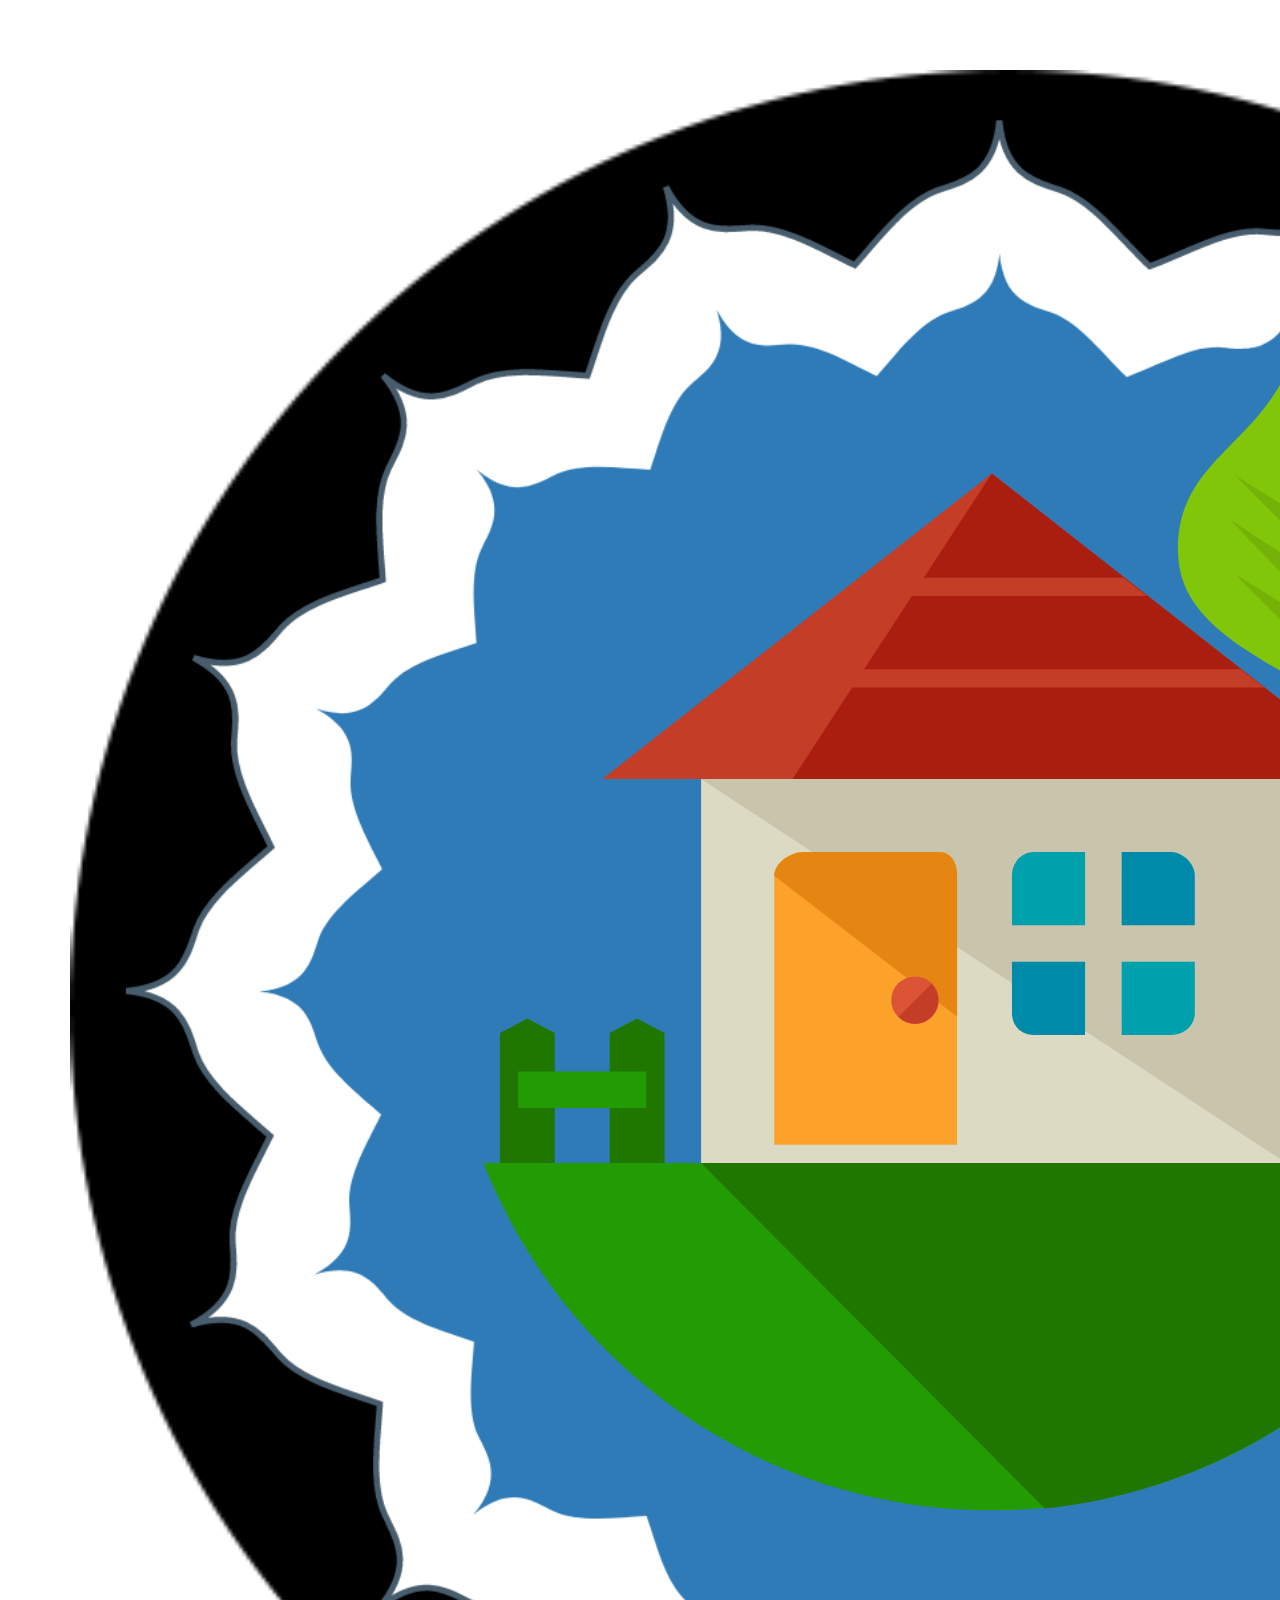
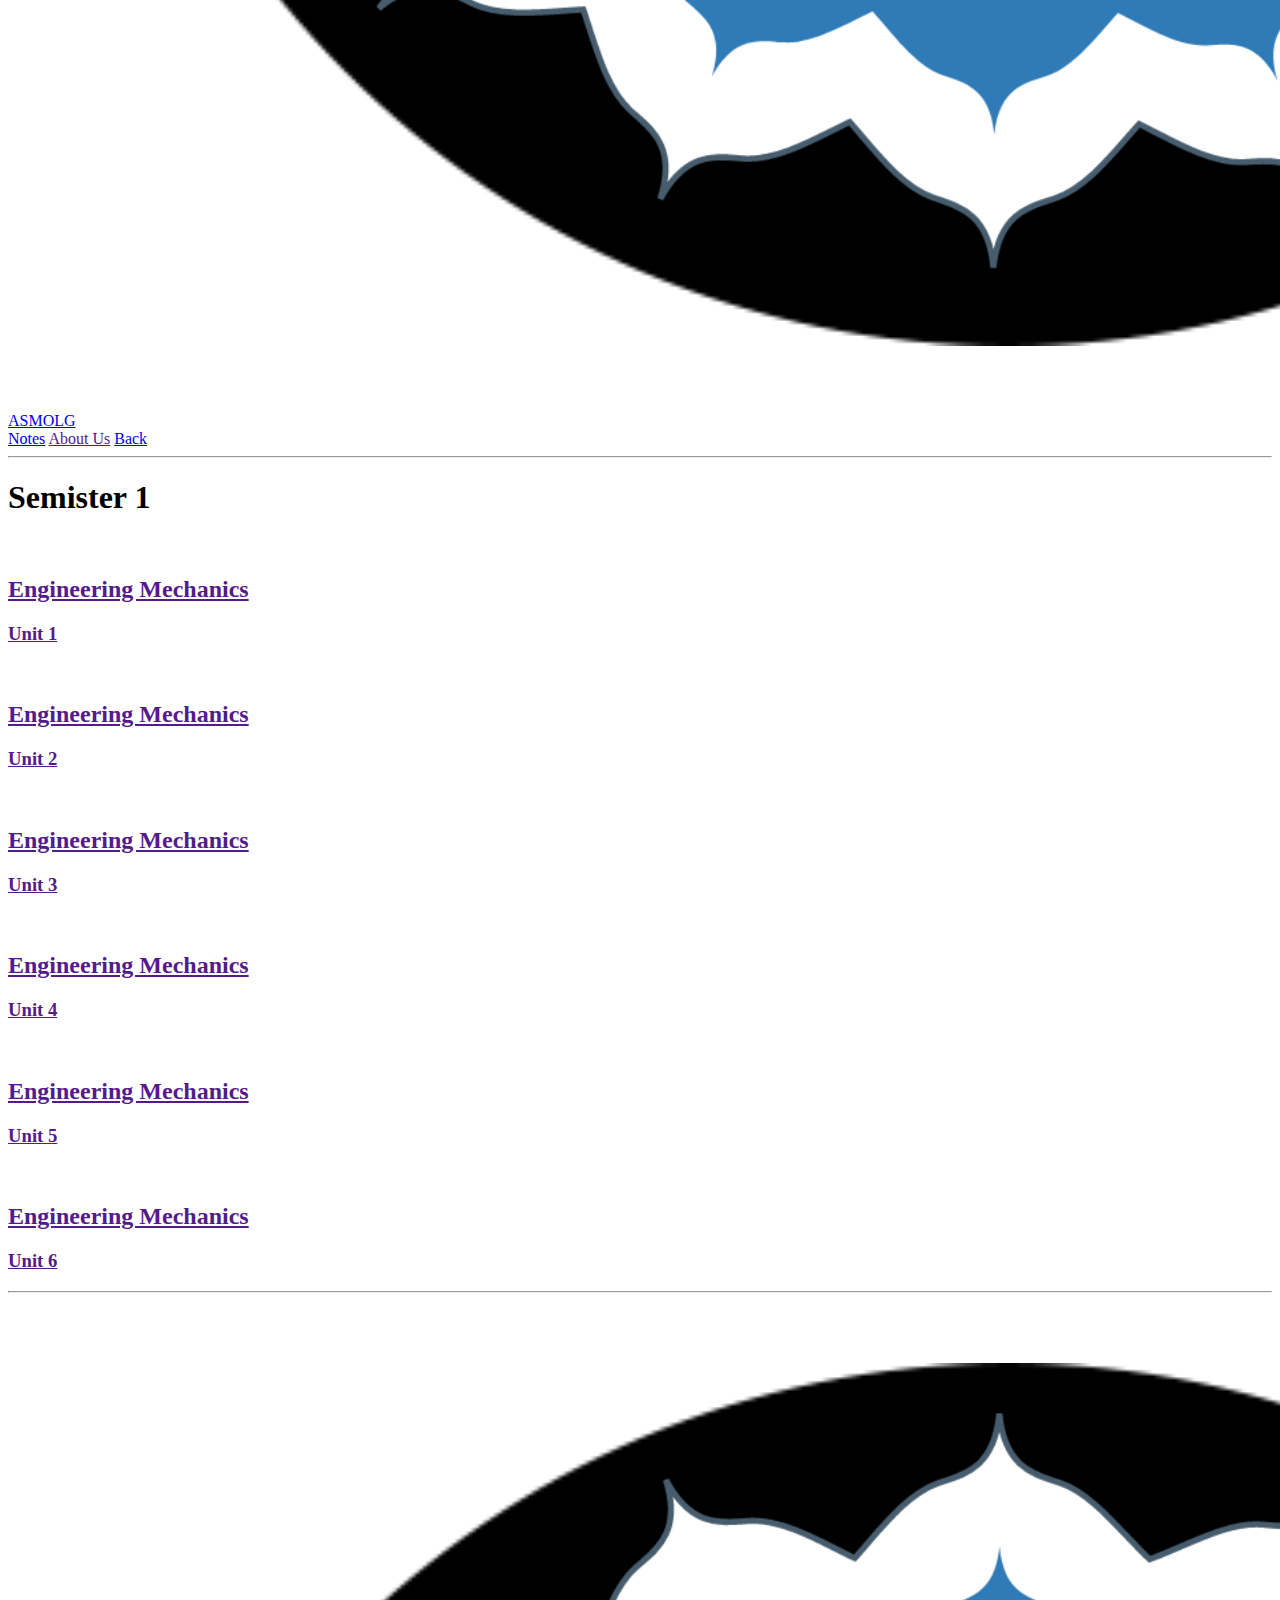
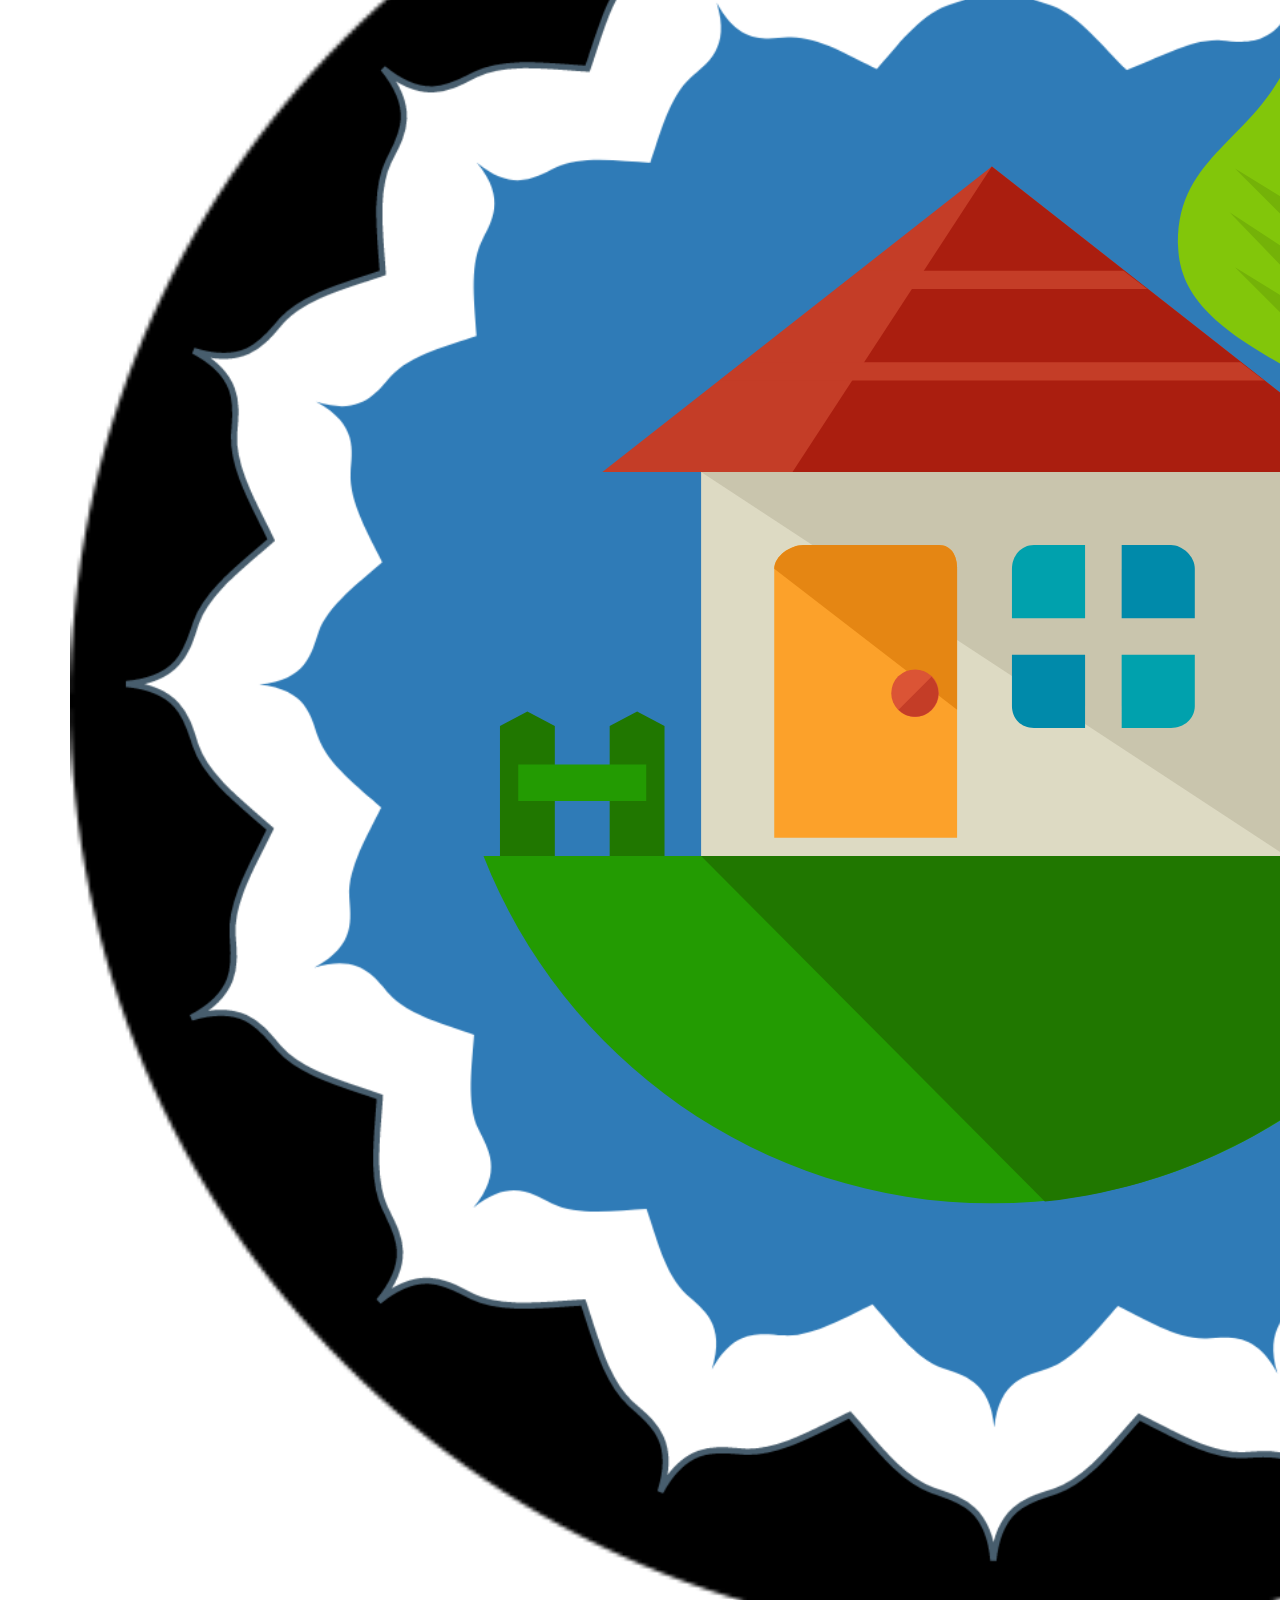
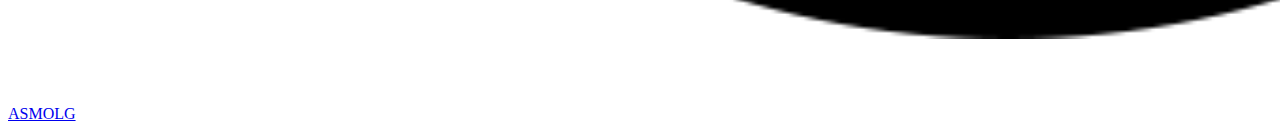
==== pages/sem1/EM.html @ d5a0b158 "ASMOLGERS Let's Do It" ====
<!DOCTYPE html>
<html lang="en">
<head>
    <meta charset="UTF-8">
    <meta http-equiv="X-UA-Compatible" content="IE=edge">
    <link rel="stylesheet" href="/css/sem1/M1.css">
    <link rel="icon" href="/assets/logo11_8_22625.png">
    <meta name="viewport" content="width=device-width, initial-scale=1.0">
    <title>ASMOLG</title>
</head>
<body>
    <header>
        <div class="brand">
            <div class="logo">
                <a href="/index.html"><img src="/assets/logo11_8_22625.png" alt=""></a>
            </div>
            <div class="name">
                <a href="/index.html">ASMOLG</a>
            </div></div>
        <div class="content">
            <nav>
                <a href="/pages/notes.html">Notes</a>
                <a href="">About Us</a>
                <a href="/pages/sem1.html">Back</a>
            </nav>
        </div>
    </header>
    <hr>
    <div class="disclamare">
        <h1>Semister 1</h1>
    </div>
    <div class="sections">
        <a href="">
            <div class="semister">
                <div class="poster">
                    <img src="../assets/MAthematics.png" alt="">
                </div>
                <div class="subjects">
                    <h2>Engineering Mechanics</h2>
                    <h3>Unit 1</h3>
                </div>
            </div>
        </a>
        <a href="">
            <div class="semister">
                <div class="poster">
                    <img src="../assets/MAthematics.png" alt="">
                </div>
                <div class="subjects">
                    <h2>Engineering Mechanics</h2>
                    <h3>Unit 2</h3>
                </div>
            </div>
        </a>
    <a href="">
        <div class="semister">
            <div class="poster">
                <img src="../assets/MAthematics.png" alt="">
            </div>
            <div class="subjects">
                <h2>Engineering Mechanics</h2>
                <h3>Unit 3</h3>
            </div>
        </div>
    </a>
    <a href="">
    <div class="semister">
        <div class="poster">
            <img src="../assets/MAthematics.png" alt="">
        </div>
        <div class="subjects">
            <h2>Engineering Mechanics</h2>
            <h3>Unit 4</h3>
        </div>
    </div>
    </a>
    <a href="">
    <div class="semister">
        <div class="poster">
            <img src="../assets/MAthematics.png" alt="">
        </div>
        <div class="subjects">
            <h2>Engineering Mechanics</h2>
            <h3>Unit 5</h3>
        </div>
    </div>
    </a>
    <a href="">
    <div class="semister">
        <div class="poster">
            <img src="../assets/MAthematics.png" alt="">
        </div>
        <div class="subjects">
            <h2>Engineering Mechanics</h2>
            <h3>Unit 6</h3>
        </div>
    </div>
    </a>
    </div>
    <hr>
    <footer>
        <div class="brand">
            <div class="logo">
                <a href="/index.html"><img src="/assets/logo11_8_22625.png" alt=""></a>
            </div>
            <div class="name">
                <a href="/index.html">ASMOLG</a>
            </div>
        </div>
    </footer>
</body>
</html>
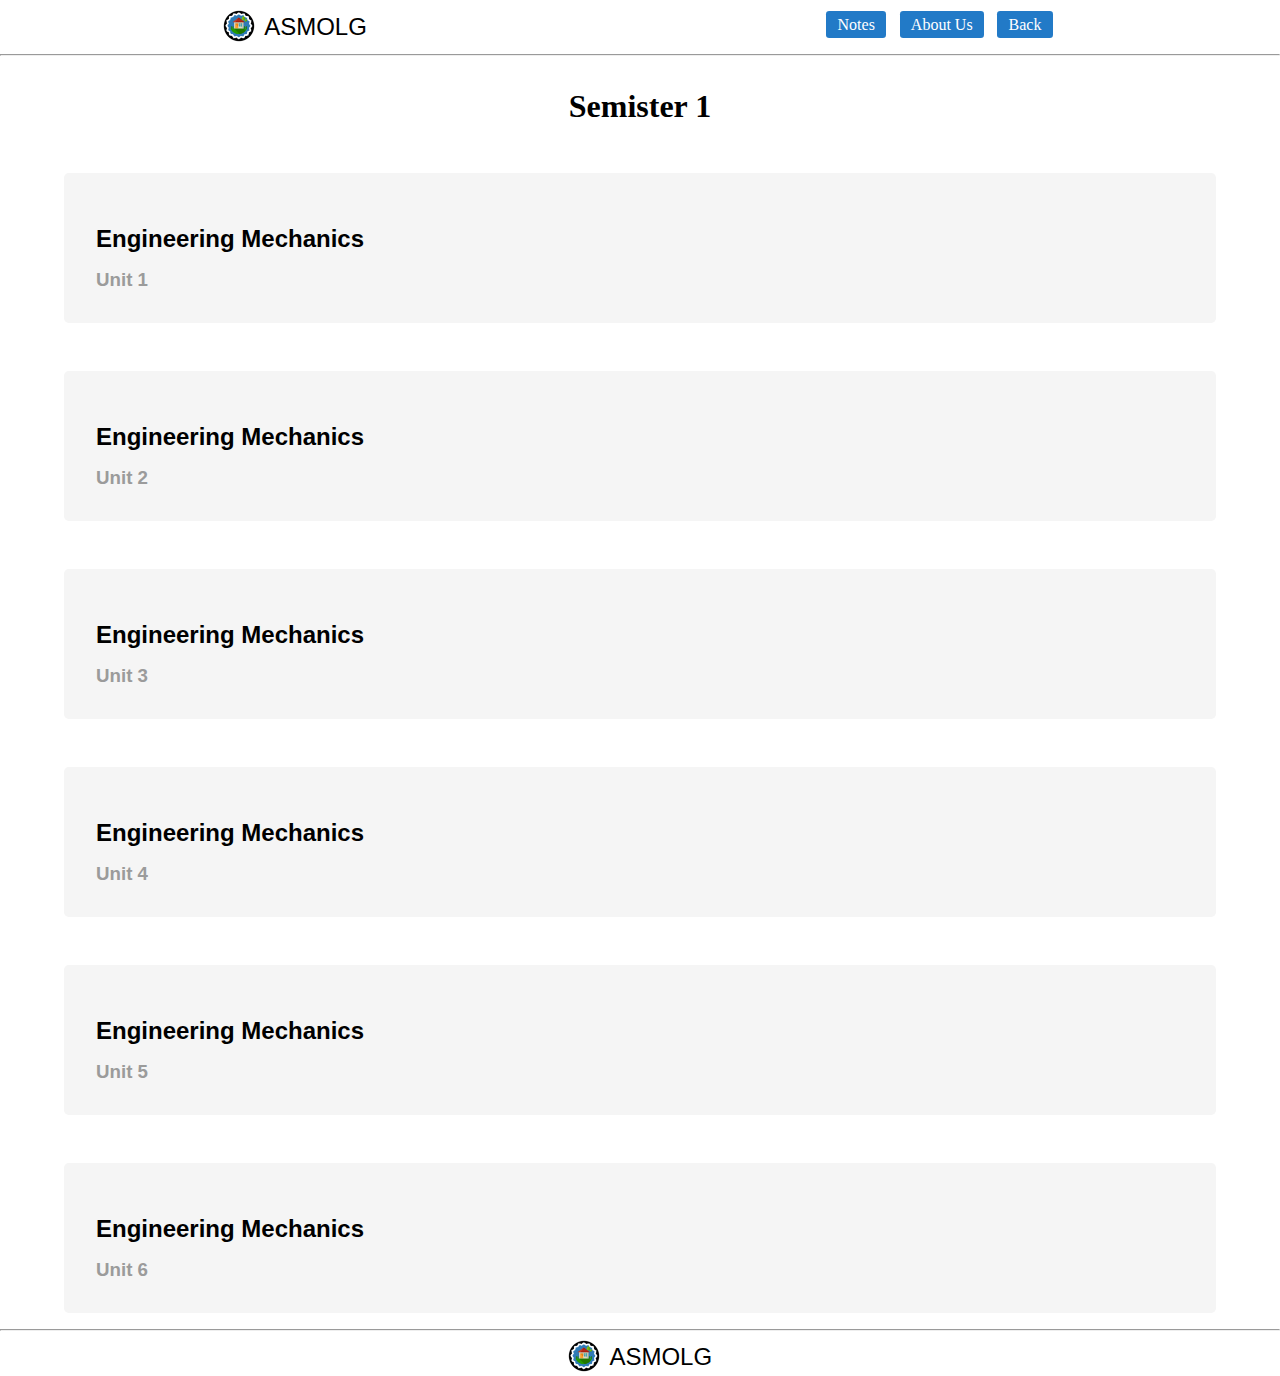
==== commit a6b3e544: "Update EM.html" ====
--- a/pages/sem1/EM.html
+++ b/pages/sem1/EM.html
@@ -3,7 +3,7 @@
 <head>
     <meta charset="UTF-8">
     <meta http-equiv="X-UA-Compatible" content="IE=edge">
-    <link rel="stylesheet" href="/css/sem1/M1.css">
+    <link rel="stylesheet" href="./EM.css">
     <link rel="icon" href="/assets/logo11_8_22625.png">
     <meta name="viewport" content="width=device-width, initial-scale=1.0">
     <title>ASMOLG</title>
@@ -33,7 +33,7 @@
         <a href="">
             <div class="semister">
                 <div class="poster">
-                    <img src="../assets/MAthematics.png" alt="">
+                    <img src="" alt="">
                 </div>
                 <div class="subjects">
                     <h2>Engineering Mechanics</h2>
@@ -44,7 +44,7 @@
         <a href="">
             <div class="semister">
                 <div class="poster">
-                    <img src="../assets/MAthematics.png" alt="">
+                    <img src="" alt="">
                 </div>
                 <div class="subjects">
                     <h2>Engineering Mechanics</h2>
@@ -55,7 +55,7 @@
     <a href="">
         <div class="semister">
             <div class="poster">
-                <img src="../assets/MAthematics.png" alt="">
+                <img src="" alt="">
             </div>
             <div class="subjects">
                 <h2>Engineering Mechanics</h2>
@@ -66,7 +66,7 @@
     <a href="">
     <div class="semister">
         <div class="poster">
-            <img src="../assets/MAthematics.png" alt="">
+            <img src="" alt="">
         </div>
         <div class="subjects">
             <h2>Engineering Mechanics</h2>
@@ -77,7 +77,7 @@
     <a href="">
     <div class="semister">
         <div class="poster">
-            <img src="../assets/MAthematics.png" alt="">
+            <img src="" alt="">
         </div>
         <div class="subjects">
             <h2>Engineering Mechanics</h2>
@@ -88,7 +88,7 @@
     <a href="">
     <div class="semister">
         <div class="poster">
-            <img src="../assets/MAthematics.png" alt="">
+            <img src="" alt="">
         </div>
         <div class="subjects">
             <h2>Engineering Mechanics</h2>
@@ -109,4 +109,4 @@
         </div>
     </footer>
 </body>
-</html>+</html>
--- a/pages/sem1/EM.css
+++ b/pages/sem1/EM.css
@@ -0,0 +1,92 @@
+*{
+    margin: 0;
+    padding: 0;
+    box-sizing: border-box;
+}
+a{
+    text-decoration: none;
+}
+header{
+    display: flex;
+    justify-content: space-around;
+}
+header .brand .logo img{
+    width: 2rem;
+    margin-top: 0.6rem;
+}
+header .content{
+    margin-top: 1rem;
+    margin-bottom: 1rem;
+}
+header .content a{
+    color: white;
+    margin: 0rem 0.3rem;
+    background-color: rgb(34, 122, 199);
+    border: none;
+    border-radius: 0.2rem;
+    padding: 0.3rem 0.7rem;
+}
+header .brand{
+    display: flex;
+    justify-content: space-around;
+}
+header .brand .name{
+    margin: 0.8rem 0.6rem;
+}
+header .brand .name a{
+    font-size: 1.5rem;
+    font-family: 'Franklin Gothic Medium', 'Arial Narrow', Arial, sans-serif;
+    color: black;
+}
+footer{
+    display: flex;
+    justify-content: space-around;
+}
+footer .brand .logo img{
+    width: 2rem;
+    margin-top: 0.6rem;
+}
+footer .brand{
+    display: flex;
+    justify-content: space-around;
+}
+footer .brand .name{
+    margin-top: 0.8rem;
+    margin-left: 0.6rem;
+}
+footer .brand .name a{
+    font-size: 1.5rem;
+    font-family: 'Franklin Gothic Medium', 'Arial Narrow', Arial, sans-serif;
+    color: black;
+}
+.disclamare{
+    text-align: center;
+    margin: 2rem 0rem;
+}
+.sections{
+    margin: 0rem 2rem;
+    padding: 0rem 2rem;
+}
+.sections .semister{
+    background-color: whitesmoke;
+    margin-left: auto;
+    margin-right: auto;
+    margin-top: 3rem;
+    border-radius: 0.3rem;
+    
+}
+.sections .semister .poster img{
+    width: 25rem;
+    margin: 1rem 1.5rem;
+}
+.sections .semister .subjects h2{
+    color: black;
+    margin: 1rem 2rem;
+    font-family: 'Lucida Sans', 'Lucida Sans Regular', 'Lucida Grande', 'Lucida Sans Unicode', Geneva, Verdana, sans-serif;
+}
+.sections .semister .subjects h3{
+    font-family: sans-serif;
+    color: rgb(155, 155, 155);
+    padding-bottom: 2rem;
+    margin: 1rem 2rem;
+}